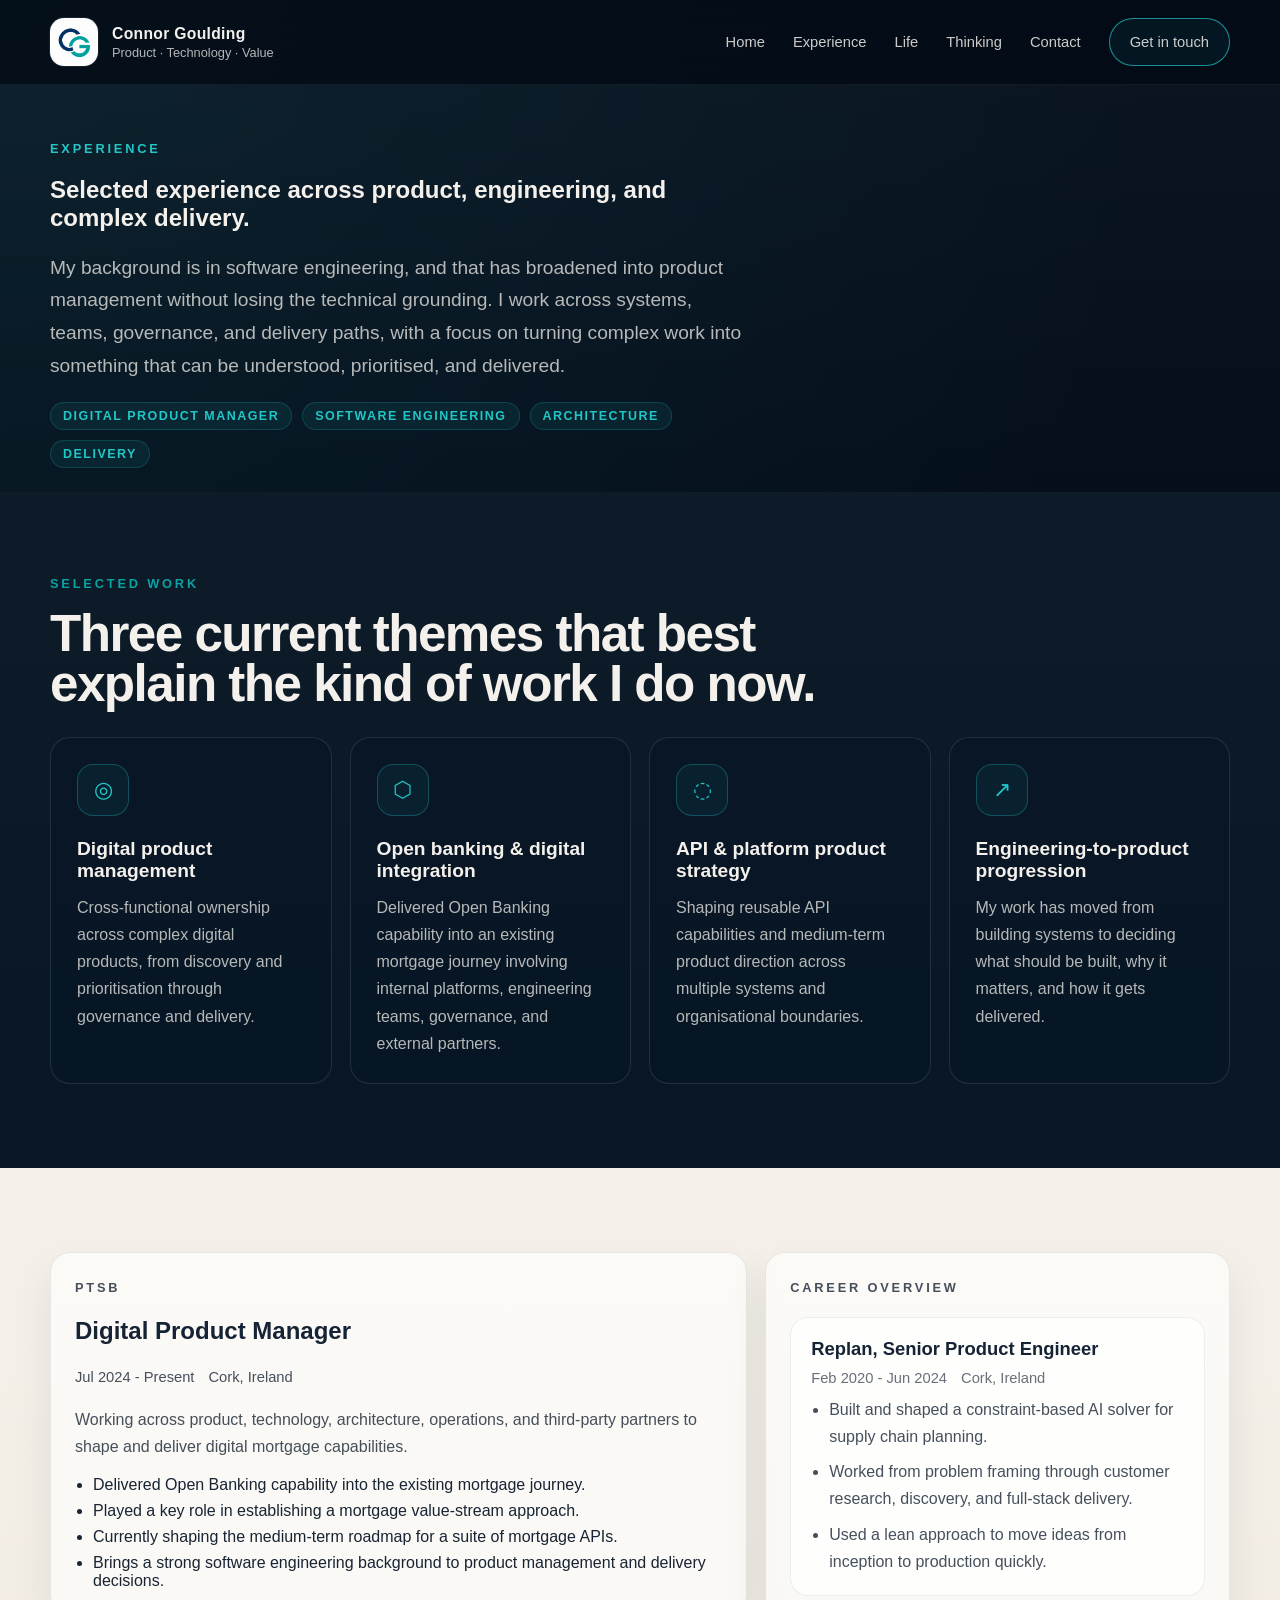
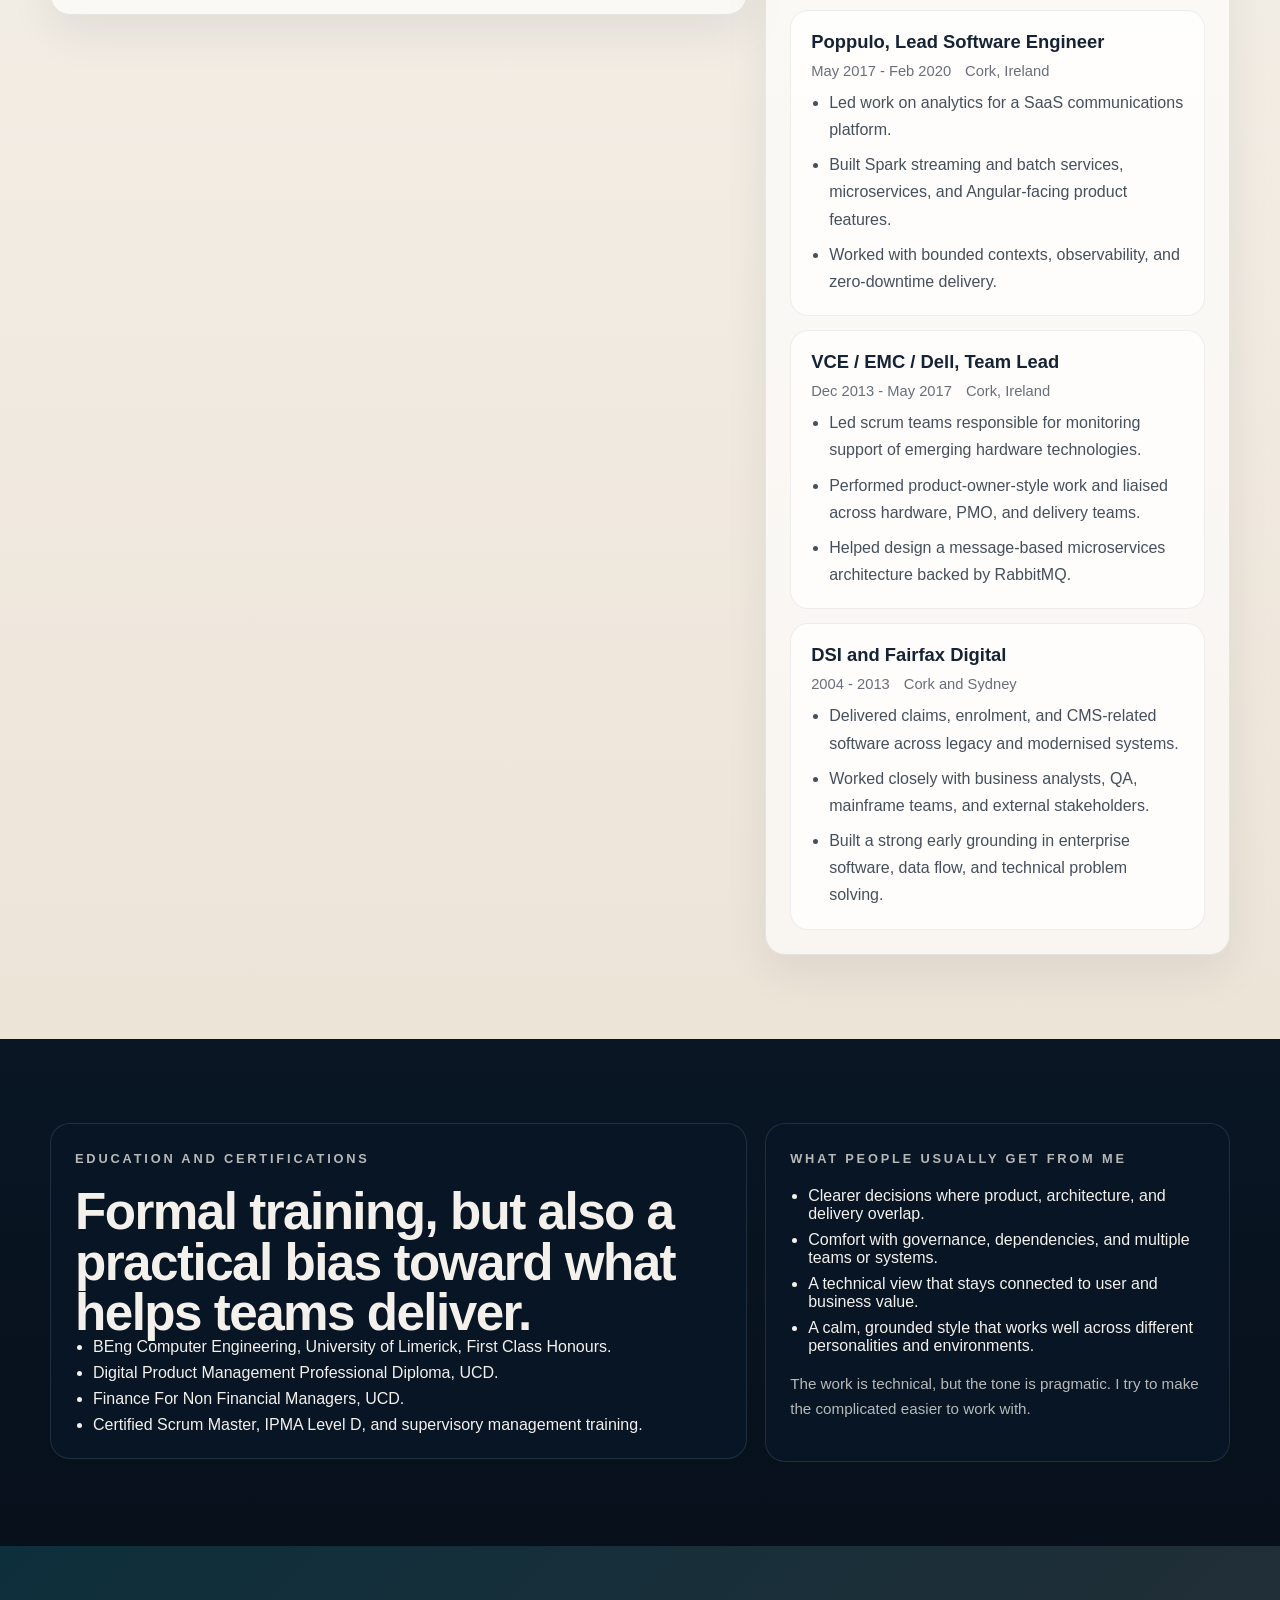
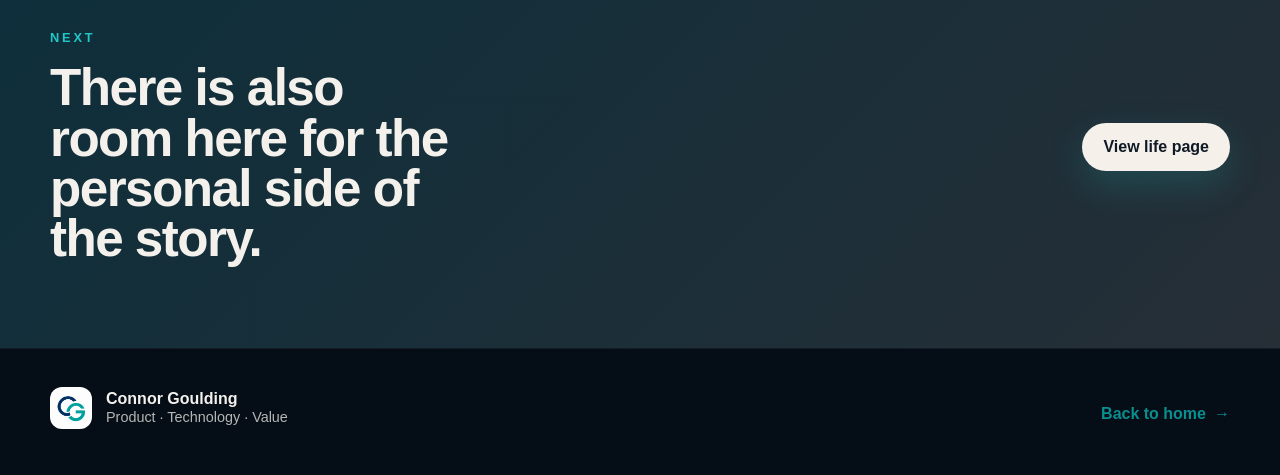
==== experience.html @ c8a779e5 "First draft" ====
<!doctype html>
<html lang="en">
  <head>
    <meta charset="utf-8" />
    <meta name="viewport" content="width=device-width, initial-scale=1" />
    <meta
      name="description"
      content="Selected experience for Connor Goulding across product management, engineering, platform delivery, and digital integration."
    />
    <title>Connor Goulding | Experience</title>
    <link rel="icon" type="image/x-icon" href="./images/favicon/favicon.ico">
    <link rel="icon" type="image/png" sizes="32x32" href="./images/favicon/favicon-32x32.png">
    <link rel="icon" type="image/png" sizes="16x16" href="./images/favicon/favicon-16x16.png">
    <link rel="apple-touch-icon" sizes="180x180" href="./images/favicon/apple-touch-icon.png">
    <link rel="manifest" href="./images/favicon/site.webmanifest">
    <meta name="theme-color" content="#06233A">
    <link rel="stylesheet" href="./css/styles.css" />
  </head>
  <body>
    <a class="skip-link" href="#main">Skip to content</a>

    <header class="site-header">
      <div class="container header-inner">
        <a class="brand" href="./index.html" aria-label="Connor Goulding home">
          <img class="brand-mark" src="./images/logoSolid.png" alt="Connor Goulding logo" />
          <span class="brand-copy">
            <strong>Connor Goulding</strong>
            <span>Product · Technology · Value</span>
          </span>
        </a>

        <button class="nav-toggle" type="button" aria-expanded="false" aria-controls="site-nav">
          <span></span>
          <span></span>
        </button>

        <nav class="site-nav" id="site-nav" aria-label="Primary">
          <a href="./index.html">Home</a>
          <a href="./experience.html">Experience</a>
          <a href="./life.html">Life</a>
          <a href="./index.html#thinking">Thinking</a>
          <a href="./index.html#contact">Contact</a>
          <a class="nav-cta" href="mailto:connor.goulding@gmail.com">Get in touch</a>
        </nav>
      </div>
    </header>

    <main id="main">
      <section class="page-hero">
        <div class="container page-grid two-col">
          <div>
            <p class="page-kicker">Experience</p>
            <h1>Selected experience across product, engineering, and complex delivery.</h1>
            <p class="page-intro">
              My background is in software engineering, and that has broadened into product management without losing
              the technical grounding. I work across systems, teams, governance, and delivery paths, with a focus on
              turning complex work into something that can be understood, prioritised, and delivered.
            </p>
            <div class="tag-row">
              <span class="tag">Digital Product Manager</span>
              <span class="tag">Software Engineering</span>
              <span class="tag">Architecture</span>
              <span class="tag">Delivery</span>
            </div>
          </div>
        </div>
      </section>

      <section class="value-band">
        <div class="container">
          <div class="section-heading">
            <p class="eyebrow eyebrow-dark">Selected work</p>
            <h2>Three current themes that best explain the kind of work I do now.</h2>
          </div>

          <div class="value-grid">
            <article class="value-card">
              <div class="value-icon">◎</div>
              <h3>Digital product management</h3>
              <p>Cross-functional ownership across complex digital products, from discovery and prioritisation through governance and delivery.</p>
            </article>
            <article class="value-card">
              <div class="value-icon">⬡</div>
              <h3>Open banking &amp; digital integration</h3>
              <p>Delivered Open Banking capability into an existing mortgage journey involving internal platforms, engineering teams, governance, and external partners.</p>
            </article>
            <article class="value-card">
              <div class="value-icon">◌</div>
              <h3>API &amp; platform product strategy</h3>
              <p>Shaping reusable API capabilities and medium-term product direction across multiple systems and organisational boundaries.</p>
            </article>
            <article class="value-card">
              <div class="value-icon">↗</div>
              <h3>Engineering-to-product progression</h3>
              <p>My work has moved from building systems to deciding what should be built, why it matters, and how it gets delivered.</p>
            </article>
          </div>
        </div>
      </section>

      <section class="story-band">
        <div class="container page-grid two-col">
          <div class="detail-card">
            <p class="eyebrow">PTSB</p>
            <h2>Digital Product Manager</h2>
            <p class="timeline-meta">
              <span>Jul 2024 - Present</span>
              <span>Cork, Ireland</span>
            </p>
            <p>
              Working across product, technology, architecture, operations, and third-party partners to shape and
              deliver digital mortgage capabilities.
            </p>
            <ul class="list-tight">
              <li>Delivered Open Banking capability into the existing mortgage journey.</li>
              <li>Played a key role in establishing a mortgage value-stream approach.</li>
              <li>Currently shaping the medium-term roadmap for a suite of mortgage APIs.</li>
              <li>Brings a strong software engineering background to product management and delivery decisions.</li>
            </ul>
          </div>

          <div class="detail-card">
            <p class="eyebrow">Career overview</p>
            <div class="timeline">
              <article class="timeline-item">
                <h3>Replan, Senior Product Engineer</h3>
                <div class="timeline-meta">
                  <span>Feb 2020 - Jun 2024</span>
                  <span>Cork, Ireland</span>
                </div>
                <ul class="list-tight">
                  <li>Built and shaped a constraint-based AI solver for supply chain planning.</li>
                  <li>Worked from problem framing through customer research, discovery, and full-stack delivery.</li>
                  <li>Used a lean approach to move ideas from inception to production quickly.</li>
                </ul>
              </article>
              <article class="timeline-item">
                <h3>Poppulo, Lead Software Engineer</h3>
                <div class="timeline-meta">
                  <span>May 2017 - Feb 2020</span>
                  <span>Cork, Ireland</span>
                </div>
                <ul class="list-tight">
                  <li>Led work on analytics for a SaaS communications platform.</li>
                  <li>Built Spark streaming and batch services, microservices, and Angular-facing product features.</li>
                  <li>Worked with bounded contexts, observability, and zero-downtime delivery.</li>
                </ul>
              </article>
              <article class="timeline-item">
                <h3>VCE / EMC / Dell, Team Lead</h3>
                <div class="timeline-meta">
                  <span>Dec 2013 - May 2017</span>
                  <span>Cork, Ireland</span>
                </div>
                <ul class="list-tight">
                  <li>Led scrum teams responsible for monitoring support of emerging hardware technologies.</li>
                  <li>Performed product-owner-style work and liaised across hardware, PMO, and delivery teams.</li>
                  <li>Helped design a message-based microservices architecture backed by RabbitMQ.</li>
                </ul>
              </article>
              <article class="timeline-item">
                <h3>DSI and Fairfax Digital</h3>
                <div class="timeline-meta">
                  <span>2004 - 2013</span>
                  <span>Cork and Sydney</span>
                </div>
                <ul class="list-tight">
                  <li>Delivered claims, enrolment, and CMS-related software across legacy and modernised systems.</li>
                  <li>Worked closely with business analysts, QA, mainframe teams, and external stakeholders.</li>
                  <li>Built a strong early grounding in enterprise software, data flow, and technical problem solving.</li>
                </ul>
              </article>
            </div>
          </div>
        </div>
      </section>

      <section class="projects-band">
        <div class="container page-grid two-col">
          <div class="detail-card">
            <p class="eyebrow">Education and certifications</p>
            <h2>Formal training, but also a practical bias toward what helps teams deliver.</h2>
            <ul class="list-tight">
              <li>BEng Computer Engineering, University of Limerick, First Class Honours.</li>
              <li>Digital Product Management Professional Diploma, UCD.</li>
              <li>Finance For Non Financial Managers, UCD.</li>
              <li>Certified Scrum Master, IPMA Level D, and supervisory management training.</li>
            </ul>
          </div>

          <div class="detail-card">
            <p class="eyebrow">What people usually get from me</p>
            <ul class="list-tight">
              <li>Clearer decisions where product, architecture, and delivery overlap.</li>
              <li>Comfort with governance, dependencies, and multiple teams or systems.</li>
              <li>A technical view that stays connected to user and business value.</li>
              <li>A calm, grounded style that works well across different personalities and environments.</li>
            </ul>
            <p class="muted-note">
              The work is technical, but the tone is pragmatic. I try to make the complicated easier to work with.
            </p>
          </div>
        </div>
      </section>

      <section class="contact-band">
        <div class="container contact-inner">
          <div>
            <p class="eyebrow">Next</p>
            <h2>There is also room here for the personal side of the story.</h2>
          </div>
          <a class="button button-primary button-dark" href="./life.html">View life page</a>
        </div>
      </section>
    </main>

    <footer class="site-footer">
      <div class="container footer-inner">
        <div class="footer-brand">
          <img src="./images/logoSolid.png" alt="" aria-hidden="true" />
          <div>
            <strong>Connor Goulding</strong>
            <span>Product · Technology · Value</span>
          </div>
        </div>
        <p><a class="text-link" href="./index.html">Back to home</a></p>
      </div>
    </footer>

    <script>
      const toggle = document.querySelector(".nav-toggle");
      const nav = document.querySelector(".site-nav");

      toggle.addEventListener("click", () => {
        const open = toggle.getAttribute("aria-expanded") === "true";
        toggle.setAttribute("aria-expanded", String(!open));
        nav.dataset.open = String(!open);
      });

      nav.querySelectorAll("a").forEach((link) => {
        link.addEventListener("click", () => {
          toggle.setAttribute("aria-expanded", "false");
          nav.dataset.open = "false";
        });
      });
    </script>
  </body>
</html>
---- css/styles.css ----
:root {
  color-scheme: dark;
  --bg: #06101d;
  --bg-deeper: #040b14;
  --surface: rgba(8, 22, 39, 0.82);
  --surface-light: #f3efe8;
  --surface-muted: #e7dfd4;
  --text: #f4f1ec;
  --text-soft: rgba(244, 241, 236, 0.74);
  --text-dark: #182433;
  --line: rgba(140, 165, 190, 0.18);
  --line-dark: rgba(24, 36, 51, 0.12);
  --accent: #23c6c7;
  --accent-strong: #10aeb0;
  --warm: #d7c3a5;
  --shadow: 0 24px 70px rgba(0, 0, 0, 0.35);
  --radius: 20px;
  --container: 1180px;
}

* {
  box-sizing: border-box;
}

html {
  scroll-behavior: smooth;
}

body {
  margin: 0;
  font-family: "Avenir Next", "Aptos", "Segoe UI", sans-serif;
  background:
    radial-gradient(circle at top left, rgba(35, 198, 199, 0.08), transparent 30%),
    linear-gradient(180deg, var(--bg) 0%, var(--bg-deeper) 100%);
  color: var(--text);
}

img {
  display: block;
  max-width: 100%;
}

a {
  color: inherit;
  text-decoration: none;
}

.container {
  width: min(var(--container), calc(100% - 40px));
  margin: 0 auto;
}

.skip-link {
  position: absolute;
  left: 16px;
  top: 16px;
  padding: 10px 14px;
  border-radius: 999px;
  background: #fff;
  color: #111;
  transform: translateY(-180%);
  z-index: 20;
}

.skip-link:focus {
  transform: translateY(0);
}

.site-header {
  position: sticky;
  top: 0;
  z-index: 10;
  backdrop-filter: blur(18px);
  background: rgba(4, 11, 20, 0.7);
  border-bottom: 1px solid rgba(255, 255, 255, 0.06);
}

.header-inner {
  display: flex;
  align-items: center;
  justify-content: space-between;
  gap: 24px;
  min-height: 84px;
}

.brand {
  display: inline-flex;
  align-items: center;
  gap: 14px;
  min-width: 0;
}

.brand-mark {
  width: 48px;
  height: 48px;
  border-radius: 14px;
  object-fit: cover;
  background: rgba(255, 255, 255, 0.06);
  box-shadow: 0 0 0 1px rgba(255, 255, 255, 0.08);
}

.brand-copy {
  display: grid;
  gap: 2px;
  min-width: 0;
}

.brand-copy strong {
  font-size: 0.98rem;
  letter-spacing: 0.02em;
}

.brand-copy span {
  font-size: 0.8rem;
  color: var(--text-soft);
}

.site-nav {
  display: flex;
  align-items: center;
  gap: 28px;
}

.site-nav a {
  font-size: 0.92rem;
  color: rgba(244, 241, 236, 0.84);
}

.nav-cta,
.button {
  display: inline-flex;
  align-items: center;
  justify-content: center;
  min-height: 48px;
  padding: 0 20px;
  border-radius: 999px;
  border: 1px solid transparent;
  transition:
    transform 160ms ease,
    background-color 160ms ease,
    border-color 160ms ease,
    color 160ms ease;
}

.nav-cta {
  border-color: rgba(35, 198, 199, 0.7);
  color: var(--accent);
  background: rgba(35, 198, 199, 0.06);
}

.button-primary {
  background: linear-gradient(135deg, var(--accent) 0%, var(--accent-strong) 100%);
  color: #041117;
  font-weight: 800;
  box-shadow: 0 14px 36px rgba(35, 198, 199, 0.18);
}

.button-secondary {
  border-color: rgba(244, 241, 236, 0.18);
  background: rgba(255, 255, 255, 0.03);
  color: var(--text);
}

.button-dark {
  background: #f5f0ea;
  color: #101a26;
}

.text-link {
  display: inline-flex;
  align-items: center;
  width: fit-content;
  margin-top: 12px;
  color: #0a8e90;
  font-weight: 800;
}

.text-link::after {
  content: "→";
  margin-left: 8px;
}

.nav-toggle {
  display: none;
  width: 48px;
  height: 48px;
  align-items: center;
  justify-content: center;
  gap: 6px;
  border: 1px solid rgba(255, 255, 255, 0.14);
  border-radius: 50%;
  background: rgba(255, 255, 255, 0.03);
}

.nav-toggle span {
  position: absolute;
  width: 18px;
  height: 2px;
  border-radius: 999px;
  background: var(--text);
}

.nav-toggle span:first-child {
  transform: translateY(-4px);
}

.nav-toggle span:last-child {
  transform: translateY(4px);
}

.hero {
  padding: 28px 0 24px;
}

.hero-grid {
  display: grid;
  grid-template-columns: minmax(0, 1.15fr) minmax(340px, 0.85fr);
  gap: 56px;
  align-items: start;
}

.hero-copy h1,
.section-heading h2,
.story-copy h2,
.projects-band h2,
.contact-inner h2 {
  margin: 0;
  line-height: 0.98;
  letter-spacing: -0.03em;
}

.hero-copy h1 {
  font-size: clamp(3rem, 7vw, 5.8rem);
  max-width: 10ch;
}

.eyebrow {
  margin: 0 0 18px;
  font-size: 0.8rem;
  font-weight: 800;
  letter-spacing: 0.22em;
  text-transform: uppercase;
  color: var(--accent);
}

.eyebrow-dark {
  color: #0ca1a2;
}

.lead {
  max-width: 34rem;
  margin: 28px 0 0;
  font-size: clamp(1.05rem, 1.8vw, 1.3rem);
  line-height: 1.7;
  color: var(--text-soft);
}

.hero-actions {
  display: flex;
  flex-wrap: wrap;
  gap: 14px;
  margin-top: 30px;
}

.hero-metrics {
  display: grid;
  grid-template-columns: repeat(3, minmax(0, 1fr));
  gap: 16px;
  margin: 34px 0 0;
}

.hero-metrics div {
  padding: 18px 18px 16px;
  border: 1px solid rgba(255, 255, 255, 0.08);
  border-radius: 18px;
  background: rgba(255, 255, 255, 0.02);
}

.hero-metrics dt {
  margin-bottom: 8px;
  color: var(--accent);
  font-size: 0.78rem;
  font-weight: 800;
  letter-spacing: 0.18em;
  text-transform: uppercase;
}

.hero-metrics dd {
  margin: 0;
  color: var(--text-soft);
  line-height: 1.55;
}

.hero-visual {
  display: grid;
  justify-items: center;
  gap: 18px;
}

.portrait-frame {
  width: min(100%, 470px);
  aspect-ratio: 4 / 5;
  border-radius: 34px;
  overflow: hidden;
  box-shadow: var(--shadow);
  background:
    linear-gradient(180deg, rgba(255, 255, 255, 0.05), rgba(255, 255, 255, 0.01)),
    rgba(255, 255, 255, 0.03);
  border: 1px solid rgba(255, 255, 255, 0.08);
}

.portrait-frame img {
  width: 100%;
  height: 100%;
  object-fit: cover;
}

.portrait-caption {
  display: flex;
  align-items: baseline;
  gap: 12px;
  color: var(--text-soft);
  font-size: 0.92rem;
}

.caption-kicker {
  color: var(--text);
  font-weight: 700;
}

.value-band,
.story-band,
.projects-band,
.contact-band {
  padding: 84px 0;
}

.value-band {
  background:
    linear-gradient(180deg, rgba(255, 255, 255, 0.02), rgba(255, 255, 255, 0)),
    #091624;
}

.section-heading {
  max-width: 50rem;
  margin-bottom: 28px;
}

.section-heading h2,
.story-copy h2,
.projects-band h2,
.contact-inner h2 {
  font-size: clamp(2rem, 4vw, 3.4rem);
}

.section-heading.narrow {
  max-width: 42rem;
}

.value-grid {
  display: grid;
  grid-template-columns: repeat(4, minmax(0, 1fr));
  gap: 18px;
}

.value-card,
.project-card {
  border-radius: var(--radius);
  padding: 26px;
  border: 1px solid var(--line);
}

.value-card {
  background: var(--surface);
  min-height: 240px;
}

.value-icon {
  width: 52px;
  height: 52px;
  display: grid;
  place-items: center;
  margin-bottom: 22px;
  border-radius: 16px;
  color: var(--accent);
  border: 1px solid rgba(35, 198, 199, 0.3);
  background: rgba(35, 198, 199, 0.06);
  font-size: 1.35rem;
}

.value-card h3,
.project-card h3 {
  margin: 0 0 12px;
  font-size: 1.2rem;
}

.value-card p,
.story-copy p,
.project-card p {
  margin: 0;
  line-height: 1.7;
  color: var(--text-soft);
}

.story-band {
  background: linear-gradient(180deg, #f5f1ea 0%, #ede4d8 100%);
  color: var(--text-dark);
}

.story-grid {
  display: grid;
  grid-template-columns: minmax(0, 1fr) minmax(320px, 0.85fr);
  gap: 28px;
  align-items: stretch;
}

.story-copy p {
  color: rgba(24, 36, 51, 0.8);
}

.story-copy h2 {
  max-width: 12ch;
  margin-bottom: 20px;
}

.story-panel {
  display: grid;
  gap: 20px;
  padding: 26px;
  border-radius: calc(var(--radius) + 4px);
  background: rgba(255, 255, 255, 0.58);
  border: 1px solid rgba(24, 36, 51, 0.09);
  box-shadow: 0 18px 44px rgba(24, 36, 51, 0.08);
}

.story-band .detail-card {
  background: rgba(255, 255, 255, 0.64);
  border-color: rgba(24, 36, 51, 0.09);
  box-shadow: 0 18px 44px rgba(24, 36, 51, 0.08);
  color: var(--text-dark);
}

.story-band .detail-card h2,
.story-band .detail-card h3,
.story-band .detail-card p,
.story-band .detail-card li,
.story-band .timeline-item h3,
.story-band .timeline-item p,
.story-band .timeline-item li,
.story-band .timeline-meta,
.story-band .muted-note {
  color: inherit;
}

.story-band .timeline-item {
  background: rgba(255, 255, 255, 0.72);
  border: 1px solid rgba(24, 36, 51, 0.07);
}

.story-band .timeline-meta {
  color: rgba(24, 36, 51, 0.65);
}

.story-band .detail-card p,
.story-band .timeline-item p,
.story-band .timeline-item li {
  color: rgba(24, 36, 51, 0.8);
}

.story-band .detail-card h2,
.story-band .detail-card h3,
.story-band .timeline-item h3 {
  color: #162335;
}

.experience-panel {
  gap: 18px;
}

.story-label {
  display: block;
  margin-bottom: 12px;
  font-size: 0.8rem;
  font-weight: 800;
  letter-spacing: 0.18em;
  text-transform: uppercase;
  color: #0d8d8e;
}

.stack-list {
  list-style: none;
  padding: 0;
  margin: 0;
  display: grid;
  gap: 12px;
}

.stack-list li {
  padding: 14px 16px;
  border-radius: 16px;
  background: rgba(255, 255, 255, 0.7);
  border: 1px solid rgba(24, 36, 51, 0.07);
}

.experience-cards {
  display: grid;
  gap: 12px;
}

.experience-card {
  padding: 16px 16px 14px;
  border-radius: 16px;
  background: rgba(255, 255, 255, 0.72);
  border: 1px solid rgba(24, 36, 51, 0.07);
}

.experience-card h3 {
  margin: 0 0 8px;
  font-size: 1rem;
  line-height: 1.3;
  color: #162335;
}

.experience-card p {
  margin: 0;
  line-height: 1.65;
  color: rgba(24, 36, 51, 0.8);
}

.story-note {
  padding-top: 6px;
  border-top: 1px solid rgba(24, 36, 51, 0.08);
  font-size: 0.95rem;
  font-weight: 700;
  line-height: 1.5;
  color: #1d2d40;
}

.page-hero {
  padding: 56px 0 24px;
  background: linear-gradient(180deg, rgba(255, 255, 255, 0.02), rgba(255, 255, 255, 0));
}

.page-kicker {
  margin: 0 0 16px;
  color: var(--accent);
  font-size: 0.8rem;
  font-weight: 800;
  letter-spacing: 0.22em;
  text-transform: uppercase;
}

.page-intro {
  max-width: 52rem;
  font-size: clamp(1.06rem, 1.6vw, 1.2rem);
  line-height: 1.7;
  color: var(--text-soft);
}

.page-grid {
  display: grid;
  gap: 18px;
}

.page-grid.two-col {
  grid-template-columns: minmax(0, 1.2fr) minmax(320px, 0.8fr);
  align-items: start;
}

.detail-card {
  padding: 24px;
  border-radius: var(--radius);
  border: 1px solid var(--line);
  background: var(--surface);
}

.detail-card h2,
.detail-card h3 {
  margin-top: 0;
}

.timeline {
  display: grid;
  gap: 14px;
}

.timeline-item {
  padding: 20px;
  border-radius: 18px;
  background: rgba(255, 255, 255, 0.03);
  border: 1px solid rgba(255, 255, 255, 0.08);
}

.timeline-meta {
  display: flex;
  flex-wrap: wrap;
  gap: 10px 14px;
  margin-bottom: 10px;
  color: var(--text-soft);
  font-size: 0.92rem;
}

.timeline-item h3 {
  margin: 0 0 10px;
  font-size: 1.15rem;
}

.timeline-item p,
.timeline-item li,
.detail-card p {
  line-height: 1.7;
  color: var(--text-soft);
}

.list-tight {
  margin: 0;
  padding-left: 18px;
  display: grid;
  gap: 8px;
}

.tag-row {
  display: flex;
  flex-wrap: wrap;
  gap: 10px;
}

.tag {
  display: inline-flex;
  align-items: center;
  padding: 6px 12px;
  border-radius: 999px;
  border: 1px solid rgba(35, 198, 199, 0.2);
  background: rgba(35, 198, 199, 0.08);
  color: var(--accent);
  font-size: 0.78rem;
  font-weight: 800;
  letter-spacing: 0.12em;
  text-transform: uppercase;
}

.muted-note {
  color: var(--text-soft);
  font-size: 0.95rem;
  line-height: 1.65;
}

.projects-band {
  background: linear-gradient(180deg, #091624 0%, #07101b 100%);
}

.project-grid {
  display: grid;
  grid-template-columns: repeat(3, minmax(0, 1fr));
  gap: 18px;
}

.project-card {
  min-height: 220px;
  background: rgba(255, 255, 255, 0.02);
}

.project-tag {
  display: inline-flex;
  margin-bottom: 16px;
  padding: 7px 12px;
  border-radius: 999px;
  font-size: 0.75rem;
  font-weight: 800;
  letter-spacing: 0.14em;
  text-transform: uppercase;
  color: var(--accent);
  background: rgba(35, 198, 199, 0.08);
  border: 1px solid rgba(35, 198, 199, 0.2);
}

.contact-band {
  background:
    linear-gradient(135deg, rgba(35, 198, 199, 0.14), rgba(215, 195, 165, 0.14)),
    #091624;
}

.contact-inner {
  display: flex;
  align-items: center;
  justify-content: space-between;
  gap: 24px;
}

.contact-inner h2 {
  max-width: 14ch;
}

.site-footer {
  padding: 28px 0 36px;
  background: #050d16;
  border-top: 1px solid rgba(255, 255, 255, 0.06);
}

.footer-inner {
  display: flex;
  align-items: center;
  justify-content: space-between;
  gap: 18px;
  color: var(--text-soft);
}

.footer-brand {
  display: flex;
  align-items: center;
  gap: 14px;
}

.footer-brand img {
  width: 42px;
  height: 42px;
  border-radius: 12px;
}

.footer-brand strong {
  display: block;
  color: var(--text);
}

.footer-brand span {
  font-size: 0.9rem;
}

.nav-toggle:focus-visible,
.site-nav a:focus-visible,
.button:focus-visible,
.brand:focus-visible {
  outline: 2px solid var(--accent);
  outline-offset: 3px;
}

.button:hover,
.nav-cta:hover,
.site-nav a:hover {
  transform: translateY(-1px);
}

@media (max-width: 980px) {
  .hero-grid,
  .story-grid,
  .value-grid,
  .page-grid.two-col,
  .project-grid {
    grid-template-columns: 1fr;
  }

  .hero-grid {
    min-height: auto;
    padding-top: 28px;
  }

  .hero-copy h1 {
    max-width: 12ch;
  }

  .hero-metrics {
    grid-template-columns: 1fr;
  }

  .contact-inner,
  .footer-inner {
    flex-direction: column;
    align-items: flex-start;
  }
}

@media (max-width: 760px) {
  .container {
    width: min(var(--container), calc(100% - 28px));
  }

  .header-inner {
    min-height: 76px;
  }

  .nav-toggle {
    display: inline-flex;
    position: relative;
    margin-left: auto;
  }

  .site-nav {
    position: absolute;
    left: 14px;
    right: 14px;
    top: 84px;
    display: none;
    flex-direction: column;
    align-items: stretch;
    gap: 10px;
    padding: 16px;
    border-radius: 22px;
    background: rgba(6, 16, 29, 0.96);
    border: 1px solid rgba(255, 255, 255, 0.08);
    box-shadow: var(--shadow);
  }

  .site-nav[data-open="true"] {
    display: flex;
  }

  .site-nav a {
    padding: 10px 4px;
  }

  .nav-cta {
    justify-content: center;
  }

  .hero,
  .value-band,
  .story-band,
  .projects-band,
  .contact-band {
    padding: 56px 0;
  }

  .hero-copy h1 {
    font-size: clamp(2.5rem, 12vw, 4rem);
  }

  .portrait-caption {
    flex-direction: column;
    align-items: center;
    text-align: center;
    gap: 4px;
  }

  .story-accent {
    flex-direction: column;
    text-align: center;
  }

  .story-accent p {
    text-align: center;
  }

  .value-card,
  .project-card,
  .story-panel {
    padding: 22px;
  }
}
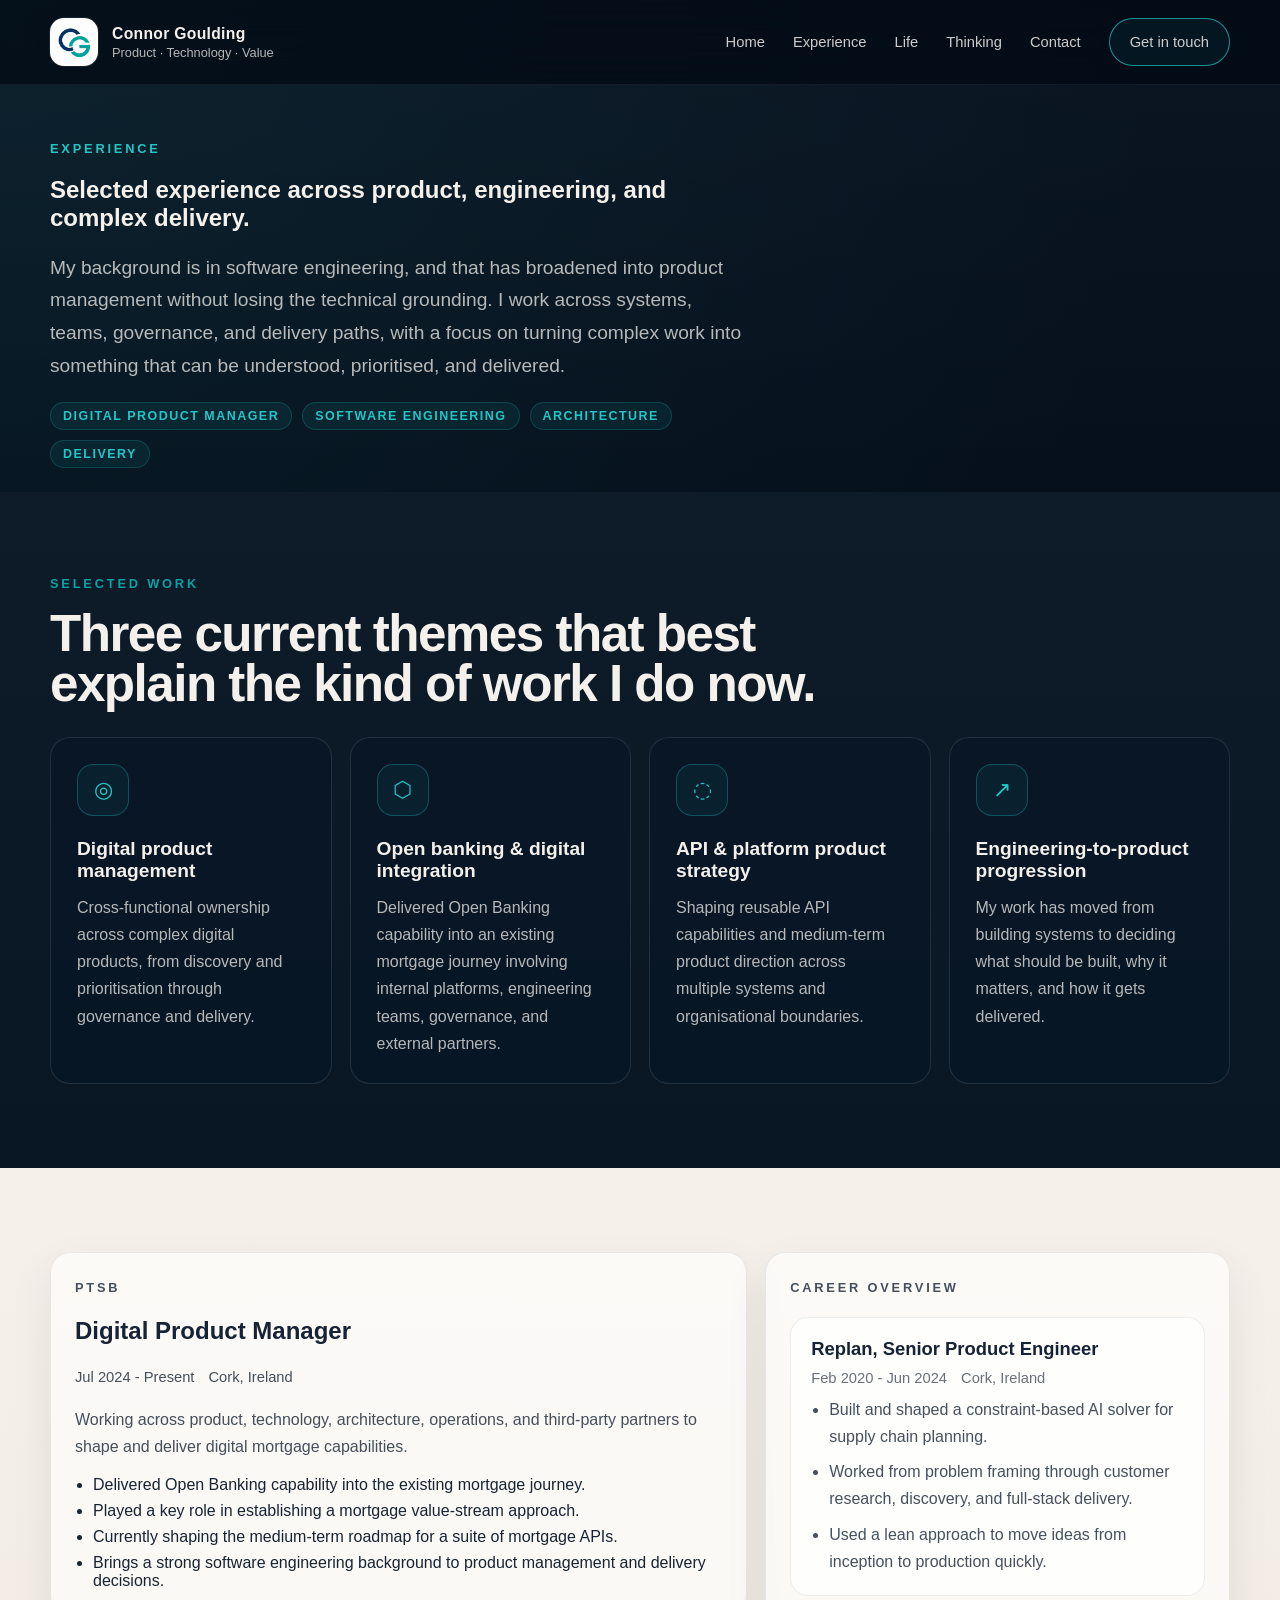
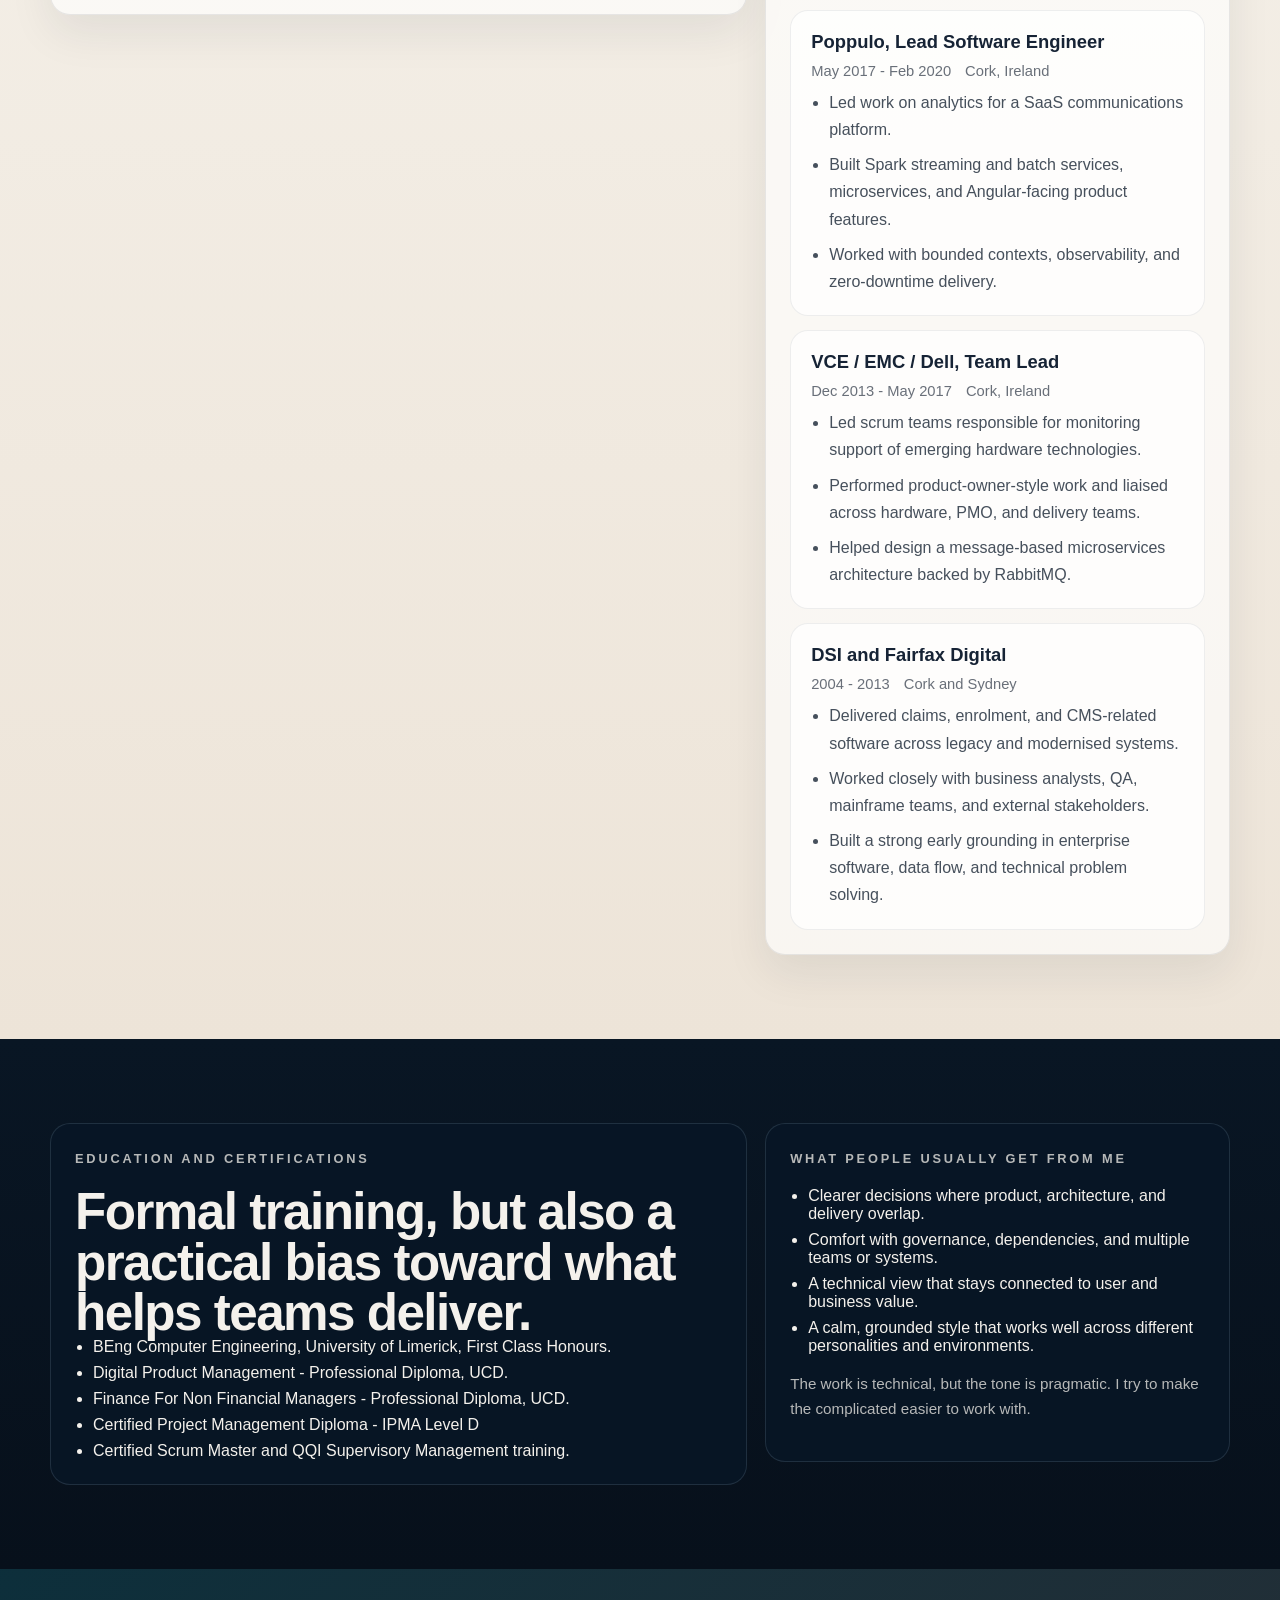
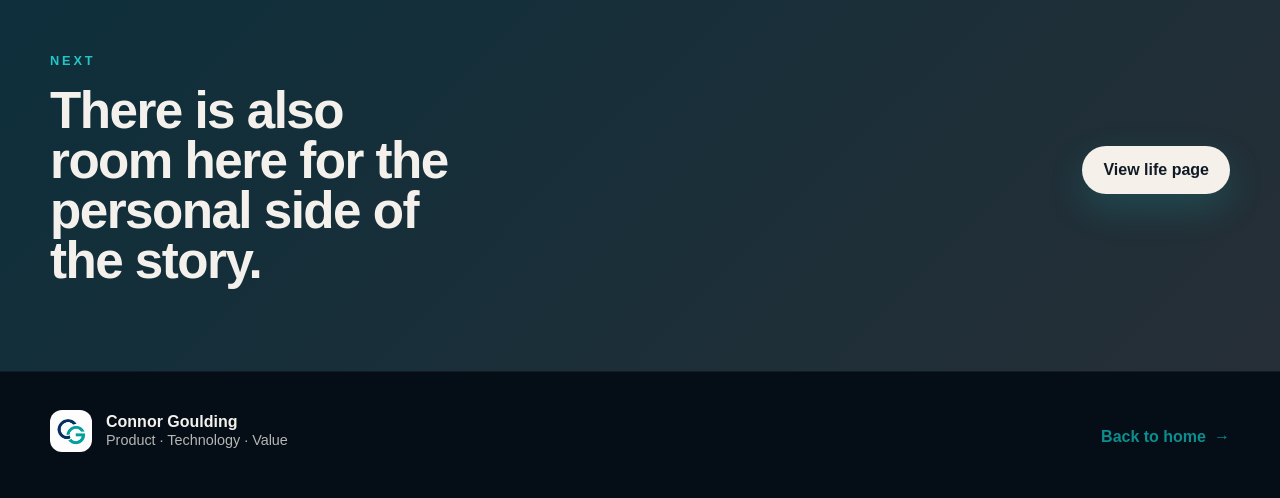
==== commit 7f8c7181: "Update experience" ====
--- a/experience.html
+++ b/experience.html
@@ -182,9 +182,10 @@
             <h2>Formal training, but also a practical bias toward what helps teams deliver.</h2>
             <ul class="list-tight">
               <li>BEng Computer Engineering, University of Limerick, First Class Honours.</li>
-              <li>Digital Product Management Professional Diploma, UCD.</li>
-              <li>Finance For Non Financial Managers, UCD.</li>
-              <li>Certified Scrum Master, IPMA Level D, and supervisory management training.</li>
+              <li>Digital Product Management - Professional Diploma, UCD.</li>
+              <li>Finance For Non Financial Managers - Professional Diploma, UCD.</li>
+              <li>Certified Project Management Diploma - IPMA Level D</li>
+              <li>Certified Scrum Master and QQI Supervisory Management training.</li>
             </ul>
           </div>
 
--- a/css/styles.css
+++ b/css/styles.css
@@ -230,8 +230,8 @@
 }
 
 .hero-copy h1 {
-  font-size: clamp(3rem, 7vw, 5.8rem);
-  max-width: 10ch;
+  font-size: clamp(2rem, 5vw, 4rem);
+  max-width: 20ch;
 }
 
 .eyebrow {
